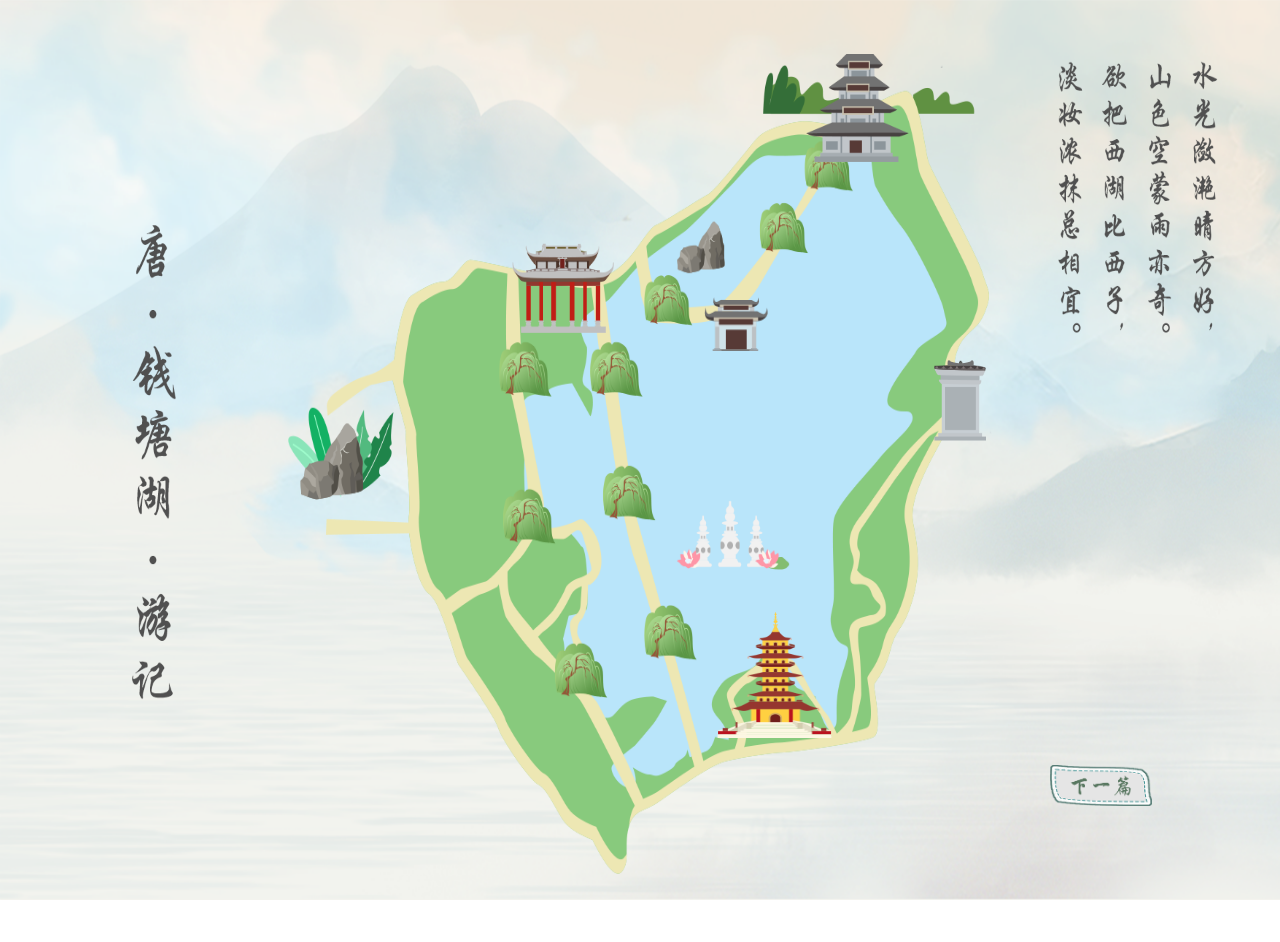
==== summary/ditu.html @ 8aded64d "Add files via upload" ====
<!DOCTYPE html>
<html lang="en">
<head>
    <meta charset="UTF-8">
    <title>tang</title>
    <link rel="stylesheet" href="ditu.css">
</head>
<body>
<div class="img1">
    <img class="img1_back" src="img/ditu.png">
    <div class="ditu1">
        <img class="img1_ditu" src="img/ditu1.png">

    </div>
    <div class="img2">
        <img class="img2_1" src="img/1.png" onclick="location.href='tangshitry.html'">
        <img class="img2_2" src="img/2.png" onclick="location.href='xihuyinxiang.html'">
        <img class="img2_3" src="img/3.png" onclick="location.href='shicituozhan.html'">
        <img class="img2_4" src="img/4.png" onclick="location.href='yingshishangxi.html'">
        <img class="img2_5" src="img/5.png" onclick="location.href='tangshi2.html'">
    </div>
</div>


<div class="xiayipian" onclick="location.href='ditu2.html'">
    <img src="img/xiayipian.png">
</div>
</body>
</html>
---- summary/ditu.css ----
*{
    margin: 0;
    padding: 0;
}
img{
    text-align:center;
    width: 100%;
    height: 100%;
}
.xiayipian{
    position: absolute;
    text-align:center;
    top: 85%;
    right: 10%;
    width: 8%;
    cursor: pointer;
}
.img1{
    width: 100vw;
    height: 100vh;
}
.img1_back{
    width: 100%;
    height: 100%;
}
.ditu1{
    position: absolute;
    text-align:center;
    top:0%;
    width: 100%;
    height: 100%;
}
.img1_ditu{

    width: 55%;
    height: 90%;
    margin: 5% auto;
}
.ditu2{
    position: absolute;
    text-align:center;
    top:0%;
    width: 100%;
    height: 100%;
}
.img2_1{
    position: absolute;
    z-index: 80;
    width: 8%;
    height: 10%;
    top:27%;
    left: 40%;
    cursor: pointer;
}
.img2_2{
    position: absolute;
    z-index: 80;
    width: 5%;
    height: 6%;
    top:33%;
    left: 55%;
    cursor: pointer;
}
.img2_3{
    position: absolute;
    z-index: 80;
    width: 8%;
    height: 12%;
    top:6%;
    left: 63%;
    cursor: pointer;
}
.img2_4{
    position: absolute;
    z-index: 80;
    width: 4%;
    height: 9%;
    top:40%;
    left: 73%;
    cursor: pointer;
}
.img2_5{
    position: absolute;
    z-index: 80;
    width:9%;
    height: 14%;
    top:68%;
    left: 56%;
    cursor: pointer;
}
div.xiayipian img:hover{
    -webkit-transform: scale(1.1,1.1);
    -moz-transform: scale(1.1,1.1);
    z-index: 9999;
}
div.img2 img:hover{
    -webkit-transform: scale(1.1,1.1);
    -moz-transform: scale(1.1,1.1);
    z-index: 9999;
}
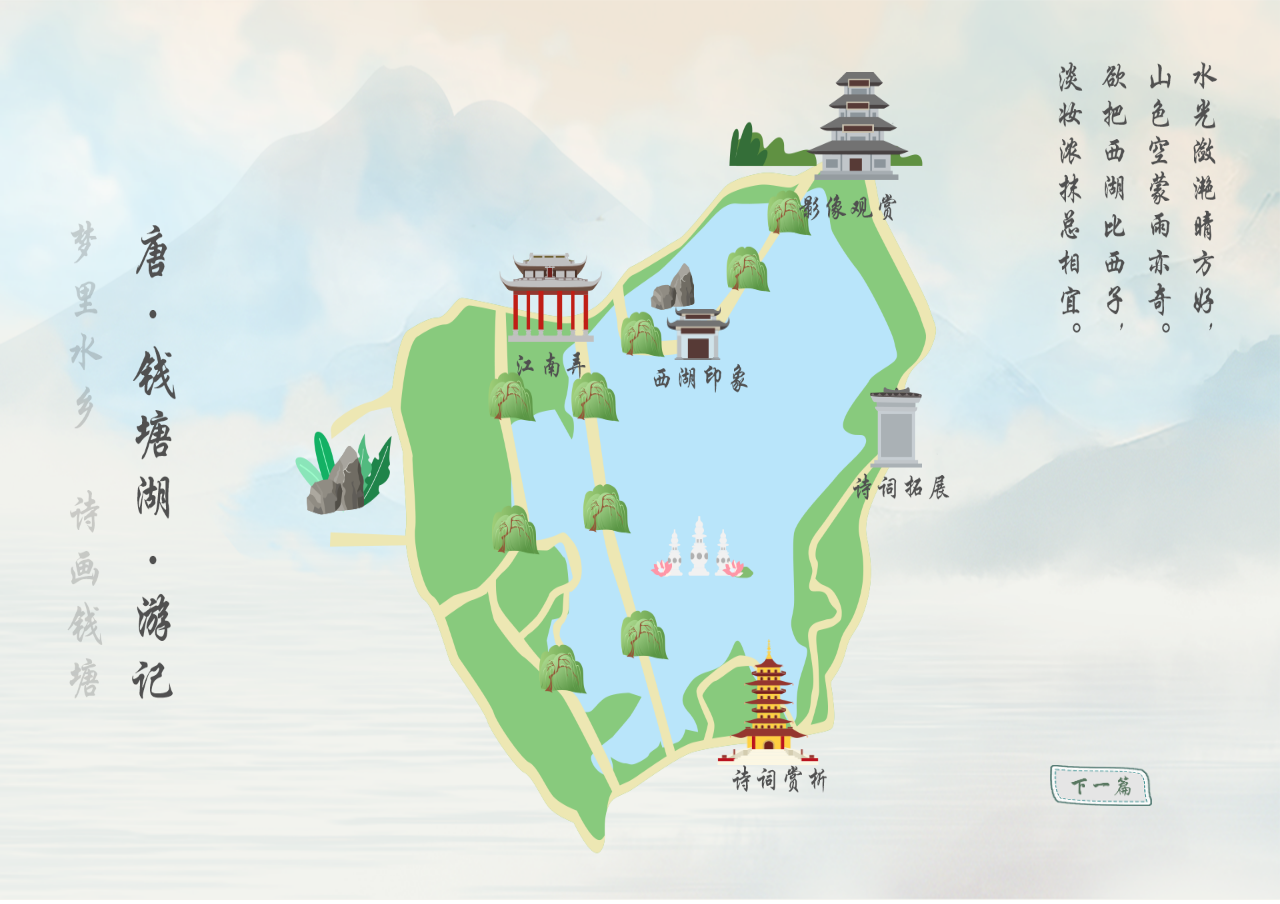
==== commit 46bf81cd: "Add files via upload" ====
--- a/summary/ditu.html
+++ b/summary/ditu.html
@@ -7,9 +7,9 @@
 </head>
 <body>
 <div class="img1">
-    <img class="img1_back" src="img/ditu.png">
+    <img class="img1_back" src="img/ditutang.png">
     <div class="ditu1">
-        <img class="img1_ditu" src="img/ditu1.png">
+
 
     </div>
     <div class="img2">
--- a/summary/ditu.css
+++ b/summary/ditu.css
@@ -48,8 +48,8 @@
     z-index: 80;
     width: 8%;
     height: 10%;
-    top:27%;
-    left: 40%;
+    top:28%;
+    left: 39%;
     cursor: pointer;
 }
 .img2_2{
@@ -57,8 +57,8 @@
     z-index: 80;
     width: 5%;
     height: 6%;
-    top:33%;
-    left: 55%;
+    top:34%;
+    left: 52%;
     cursor: pointer;
 }
 .img2_3{
@@ -66,7 +66,7 @@
     z-index: 80;
     width: 8%;
     height: 12%;
-    top:6%;
+    top:8%;
     left: 63%;
     cursor: pointer;
 }
@@ -75,16 +75,16 @@
     z-index: 80;
     width: 4%;
     height: 9%;
-    top:40%;
-    left: 73%;
+    top:43%;
+    left: 68%;
     cursor: pointer;
 }
 .img2_5{
     position: absolute;
     z-index: 80;
-    width:9%;
+    width:8%;
     height: 14%;
-    top:68%;
+    top:71%;
     left: 56%;
     cursor: pointer;
 }
